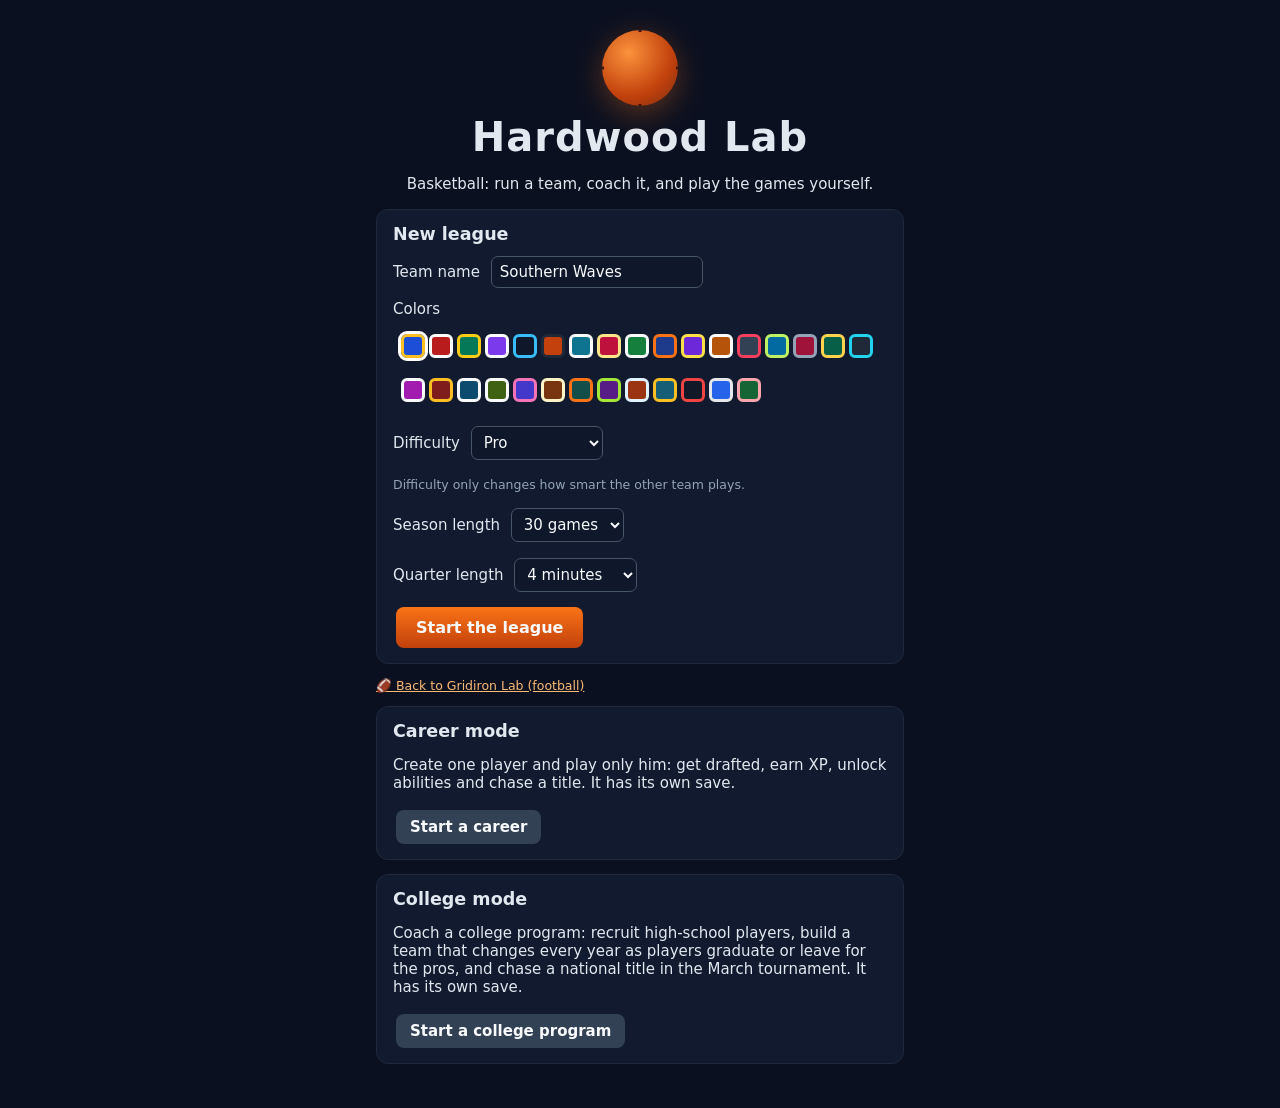
==== hoops/index.html @ a36679b3 "Full game (football, basketball, soccer) with Google Sheets access-code check Co-Authored-By: Claude" ====
<!doctype html>
<html lang="en"><head><meta charset="utf-8">
<meta name="viewport" content="width=device-width,initial-scale=1,viewport-fit=cover">
<title>Hardwood Lab</title><link rel="stylesheet" href="hoops.css">
<meta name="theme-color" content="#0b1020"><link rel="icon" href="../icon-192.png"></head>
<body>
<div id="ui"></div>
<div id="gamewrap" hidden><canvas id="cv"></canvas><div id="gtop"><button onclick="gameMenu()">Menu</button></div></div>
<div id="modal" hidden></div>
<script src="h-core.js"></script><script src="h-sim.js"></script><script src="h-game.js"></script><script src="h-play.js"></script><script src="h-draw.js"></script><script src="h-ui.js"></script><script src="h-court.js"></script><script src="h-fx.js"></script><script src="h-fran.js"></script><script src="h-car.js"></script><script src="h-extra.js"></script><script src="h-more.js"></script><script src="h-gfx.js"></script><script src="h-hl.js"></script><script src="h-view.js"></script><script src="h-real.js"></script><script src="../sheetlock.js"></script><script src="h-lock.js"></script>
<script>if(typeof pdUI!="function"||typeof hInit!="function"||typeof hDraw!="function"||typeof hStep!="function"||typeof simGame!="function"||typeof newLeague!="function"||typeof userControls!="function"||typeof lkGate!="function"||typeof slGate!="function"||typeof coachSug!="function"||typeof faceSVG!="function"||typeof ensureR!="function"||typeof careerHome!="function"||typeof tutStart!="function"||typeof asUI!="function"||typeof camFrame!="function"||typeof collegeGo!="function"||typeof pvProj!="function"){document.body.innerHTML='<div style="font:16px sans-serif;color:#fff;padding:30px">Some game files are missing. Re-download the whole folder and open hoops/index.html again.</div>'}else hInit();
if('serviceWorker'in navigator&&location.protocol.startsWith('http'))navigator.serviceWorker.register('../sw.js').catch(()=>{});</script>
</body></html>
---- hoops/hoops.css ----
*{box-sizing:border-box}
html,body{margin:0;background:#0b1020;color:#e2e8f0;font-family:"Trebuchet MS",system-ui,sans-serif;font-size:15px}
a{color:#fdba74}button{font:inherit;cursor:pointer;border:0;border-radius:8px;padding:8px 14px;background:#334155;color:#f8fafc;font-weight:700;margin:3px}
button:hover{background:#475569}button.big{background:linear-gradient(#f97316,#c2410c);font-size:16px;padding:11px 20px}button.big:hover{filter:brightness(1.1)}
button.xs{padding:3px 8px;font-size:12px;margin:1px}button.off{opacity:.45}button.danger{background:#991b1b}
select,input{font:inherit;padding:6px 8px;border-radius:7px;border:1px solid #475569;background:#0f172a;color:#f8fafc;margin:4px 6px}
label{display:block;margin:8px 0}.small{font-size:12.5px;color:#94a3b8}.row{display:flex;flex-wrap:wrap;align-items:center;gap:4px}
#ui{min-height:100vh}
/* sidebar shell like the football game */
.shell{display:flex;min-height:100vh}.side{width:220px;flex:none;background:#0f172a;border-right:1px solid #1e293b;padding:12px 10px;display:flex;flex-direction:column;gap:3px;position:sticky;top:0;height:100vh;overflow:auto}
.brand{display:flex;gap:10px;align-items:center;margin-bottom:10px}.brand b{display:block;font-size:14px}.brand span{font-size:12px;color:#94a3b8}
.logo{width:42px;height:42px;border-radius:50%;display:flex;align-items:center;justify-content:center;font-weight:900;font-size:13px;flex:none;border:2px solid #ffffff44}
.ni{display:block;text-align:left;background:transparent;border-radius:8px;padding:8px 10px;margin:0;color:#cbd5e1;font-weight:600;text-decoration:none}.ni:hover{background:#1e293b}.ni.on{background:#1e293b;color:#fff;box-shadow:inset 3px 0 #f97316}
.ni.hot{background:#c2410c;color:#fff}.ni.fb{margin-top:auto;color:#86efac}
.main{flex:1;padding:18px 22px;min-width:0}
.head h1{margin:0 0 4px}.head p{margin:4px 0 10px;color:#cbd5e1}
.card{background:#111a2e;border:1px solid #1e293b;border-radius:12px;padding:12px 16px;margin:0 0 14px}.card h3{margin:2px 0 8px}.card.hot{border-color:#f97316;background:linear-gradient(#1c1a2e,#111a2e)}.card.offer{border-color:#38bdf8}
.cols{display:grid;grid-template-columns:repeat(auto-fit,minmax(340px,1fr));gap:14px}.grid3{display:grid;grid-template-columns:repeat(auto-fit,minmax(260px,1fr));gap:14px}
.t{border-collapse:collapse;width:100%;font-size:13.5px}.t th{text-align:left;color:#94a3b8;font-weight:600;border-bottom:1px solid #334155;padding:4px 6px}.t td{padding:4px 6px;border-bottom:1px solid #1e293b;white-space:nowrap}
.t tr.me td{background:#7c2d1233}.t tr.st td{background:#ffffff08}.t tr.cut td{border-bottom:2px dashed #f97316}.t tr.next td{background:#f9731622}.t tr.sel td{background:#0369a155}.click{cursor:pointer}.click:hover td{background:#ffffff10}
.tw{overflow-x:auto}.box td:first-child{white-space:normal;min-width:120px}
.w{color:#4ade80}.l{color:#f87171}.inj{color:#f87171;font-size:11px}.mv{width:64px}
.pill{display:inline-block;min-width:30px;text-align:center;border-radius:6px;color:#0b1020;padding:1px 5px;font-size:13px}
.news{margin:0;padding-left:18px}.news li{margin:3px 0;color:#cbd5e1}.news li.mine{color:#fed7aa}
/* start */
.start{max-width:560px;margin:0 auto;padding:30px 16px}.hero{text-align:center;margin-bottom:16px}.hero h1{font-size:40px;margin:8px 0 4px;letter-spacing:1px}
.ball{width:76px;height:76px;margin:0 auto;border-radius:50%;background:radial-gradient(circle at 35% 30%,#fb923c,#c2410c 60%,#7c2d12);position:relative;box-shadow:0 8px 30px #f9731655}
.ball:before,.ball:after{content:"";position:absolute;inset:0;border-radius:50%;border:2px solid #431407;clip-path:inset(0 48% 0 48%)}.ball:after{clip-path:inset(48% 0 48% 0)}
.sws{display:flex;flex-wrap:wrap;gap:4px;margin:4px 0 4px 8px}.sw input{display:none}.sw i{display:block;width:24px;height:24px;border-radius:6px;border:3px solid;cursor:pointer}.sw input:checked+i{outline:3px solid #fff}
/* modal */
#modal{position:fixed;inset:0;background:#020617cc;z-index:20;display:flex;align-items:flex-start;justify-content:center;overflow:auto;padding:30px 10px}
#modal[hidden]{display:none}.mbox{background:#111a2e;border:1px solid #334155;border-radius:14px;padding:16px 20px;max-width:980px;width:100%}.mclose{text-align:right;margin-top:8px}
.ph{display:flex;justify-content:space-between;gap:10px}.ph h2{margin:0}.ph p{margin:4px 0;color:#cbd5e1}.ov{text-align:center}.ov .pill{font-size:28px;padding:6px 10px}.ov small{display:block;color:#94a3b8}
.aw{color:#fde68a}.grps{display:grid;grid-template-columns:repeat(auto-fit,minmax(270px,1fr));gap:10px}.grp{background:#0f172a;border-radius:10px;padding:8px 10px}.gh{display:flex;justify-content:space-between;align-items:center;margin-bottom:4px}
.rt{display:grid;grid-template-columns:110px 1fr 30px;align-items:center;gap:6px;font-size:12.5px;margin:3px 0}.rt i{height:8px;background:#1e293b;border-radius:4px;position:relative}.rt em{position:absolute;left:0;top:0;bottom:0;background:linear-gradient(90deg,#f97316,#facc15);border-radius:4px}.rt u{position:absolute;top:-3px;bottom:-3px;width:2px;background:#e2e8f0}.rt b{text-align:right}
.ft{display:flex;gap:10px;align-items:flex-start;margin:8px 0}.ft input{margin-top:4px}.ft b{display:block}.ft small{color:#94a3b8}
.bracket{display:grid;grid-template-columns:repeat(auto-fit,minmax(150px,1fr));gap:8px}.ser{background:#0f172a;border-radius:8px;padding:6px 10px;display:flex;flex-direction:column}.ser span{display:flex;justify-content:space-between}.ser.me{outline:2px solid #f97316}.ser.done{opacity:.7}
kbd{background:#334155;border-radius:5px;padding:1px 6px;font-family:inherit;font-size:12px}
.toast{position:fixed;left:50%;bottom:30px;transform:translateX(-50%);background:#f97316;color:#fff;padding:10px 18px;border-radius:10px;font-weight:700;z-index:40;box-shadow:0 6px 20px #0008}
/* the game */
#gamewrap{position:fixed;inset:0}#gamewrap[hidden]{display:none}#cv{width:100%;height:100%;display:block}
#gtop{position:absolute;right:10px;top:10px}#gtop button{background:#0f172acc}
@media (max-width:760px){.shell{flex-direction:column}.side{width:auto;height:auto;position:static;flex-direction:row;flex-wrap:wrap}.ni.fb{margin-top:0}.main{padding:12px}}
.stb{display:inline-block;width:70px;height:7px;background:#1e293b;border-radius:4px;overflow:hidden;vertical-align:middle}.stb em{display:block;height:100%}
#tch[hidden]{display:none}#tstk{position:absolute;left:24px;bottom:24px;width:130px;height:130px;border-radius:50%;background:#ffffff18;border:2px solid #ffffff40;touch-action:none}#tstk i{position:absolute;left:40px;top:40px;width:50px;height:50px;border-radius:50%;background:#ffffff70}
#tbtn{position:absolute;right:16px;bottom:16px;display:grid;grid-template-columns:repeat(3,72px);gap:8px}#tbtn button{height:60px;background:#0f172acc;border:2px solid #f97316;font-size:13px;touch-action:none;line-height:1.1}
.face{vertical-align:middle;border-radius:6px;flex:none}.ph{align-items:flex-start}.ph .face{margin-right:12px}
.cmp{display:flex;height:8px;border-radius:4px;overflow:hidden;background:#1e293b;min-width:120px}.cmp i{display:block;height:100%}.cmpt td{text-align:center}.cmpt td small{color:#94a3b8}
.pbp{max-height:50vh;overflow:auto;font-size:13px}.pbp div{padding:3px 0;border-bottom:1px solid #1e293b}.pbp small{color:#94a3b8;display:inline-block;width:70px}details summary{cursor:pointer;margin:8px 0;color:#fdba74}
.ach{background:#0f172a;border-radius:8px;padding:8px 10px;opacity:.55}.ach.on{opacity:1;outline:1px solid #f59e0b}.ach b{display:block}.ach small{color:#94a3b8}
.ph>div:nth-child(2){flex:1}
.adv>div{background:#0f172a;border-radius:8px;padding:6px 10px}.adv small{display:block;color:#94a3b8}.adv b{font-size:18px}
#hrot{position:fixed;inset:0;z-index:60;background:#0b1020f2;display:flex;align-items:center;justify-content:center;text-align:center;font-size:22px;color:#fde68a}#hrot[hidden]{display:none}#hrot div{font-weight:800;line-height:1.6}
.logo2{vertical-align:middle;flex:none}.c3m{position:relative;height:22px;background:#1e293b;border-radius:11px;margin:14px 0;overflow:hidden}.c3m i{position:absolute;top:0;bottom:0;background:#16a34a}.c3m b{position:absolute;top:-2px;width:4px;height:26px;background:#fff;margin-left:-2px}
.c3r{display:flex;gap:14px;flex-wrap:wrap}.c3r div{display:flex;gap:4px}.c3r span{width:16px;height:16px;border-radius:50%;background:#334155;display:inline-block}.c3r span.mb{outline:2px solid #fbbf24}.c3r span.in{background:#f97316}.c3r span.out{background:#475569;opacity:.5}
@media (max-width:760px){.main table.t{display:block;overflow-x:auto}.head h1{font-size:24px}button{padding:7px 10px}.cols,.grid3{grid-template-columns:1fr}#tbtn{grid-template-columns:repeat(3,58px)}#tbtn button{height:50px;font-size:11px}#tstk{width:110px;height:110px}#tstk i{left:30px;top:30px}}
.ng summary{list-style:none;cursor:pointer;user-select:none}.ng summary::-webkit-details-marker{display:none}.ng summary::after{content:" \25B8";color:#64748b}.ng[open] summary::after{content:" \25BE"}.ng>button.ni{padding-left:24px;font-weight:500}@media (max-width:760px){.ng{display:contents}.ng summary{display:none}}
.trt{display:inline-block;font-size:12px;margin-left:2px;padding:0 3px;border-radius:5px;background:#1e293b;cursor:help}.trts .trt{font-size:13px;padding:2px 7px;margin:2px 4px 2px 0}
.er{display:flex;align-items:center;gap:6px;justify-content:space-between;font-size:13px;margin:3px 0}.er input{width:52px}.str{color:#fbbf24;white-space:nowrap}
.bar{height:8px;background:#1e293b;border-radius:4px;overflow:hidden;margin:4px 0}.bar i{display:block;height:100%}
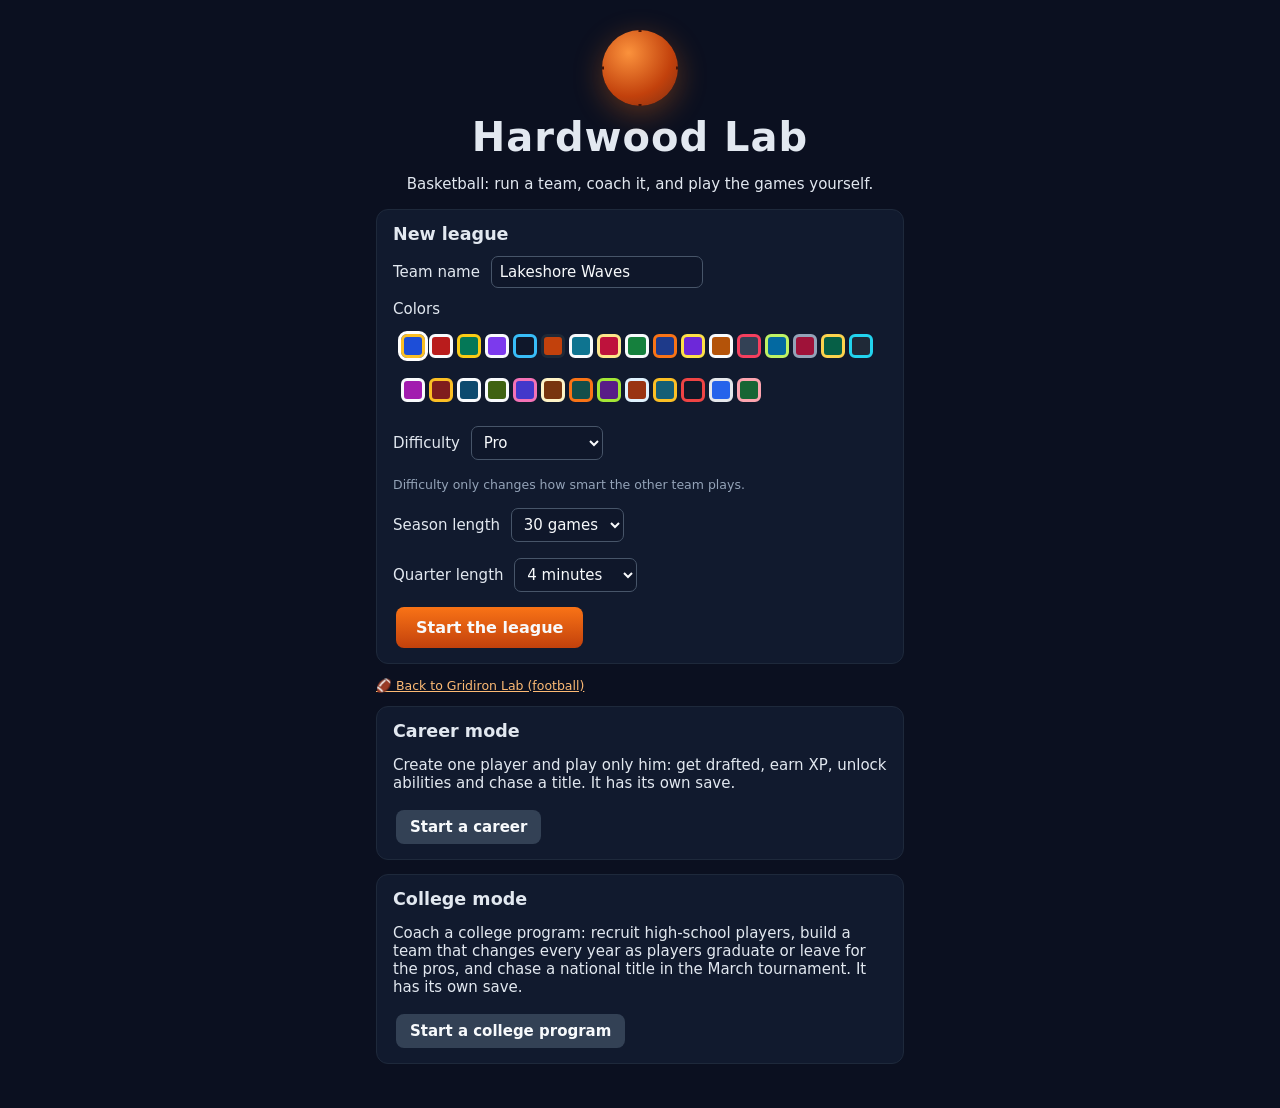
==== commit c9887aea: "Pitch Lab and Hardwood Lab: match feel pack and smarter offense Soccer: long balls and crosses land " ====
--- a/hoops/index.html
+++ b/hoops/index.html
@@ -7,7 +7,7 @@
 <div id="ui"></div>
 <div id="gamewrap" hidden><canvas id="cv"></canvas><div id="gtop"><button onclick="gameMenu()">Menu</button></div></div>
 <div id="modal" hidden></div>
-<script src="h-core.js"></script><script src="h-sim.js"></script><script src="h-game.js"></script><script src="h-play.js"></script><script src="h-draw.js"></script><script src="h-ui.js"></script><script src="h-court.js"></script><script src="h-fx.js"></script><script src="h-fran.js"></script><script src="h-car.js"></script><script src="h-extra.js"></script><script src="h-more.js"></script><script src="h-gfx.js"></script><script src="h-hl.js"></script><script src="h-view.js"></script><script src="h-real.js"></script><script src="../sheetlock.js"></script><script src="h-lock.js"></script>
-<script>if(typeof pdUI!="function"||typeof hInit!="function"||typeof hDraw!="function"||typeof hStep!="function"||typeof simGame!="function"||typeof newLeague!="function"||typeof userControls!="function"||typeof lkGate!="function"||typeof slGate!="function"||typeof coachSug!="function"||typeof faceSVG!="function"||typeof ensureR!="function"||typeof careerHome!="function"||typeof tutStart!="function"||typeof asUI!="function"||typeof camFrame!="function"||typeof collegeGo!="function"||typeof pvProj!="function"){document.body.innerHTML='<div style="font:16px sans-serif;color:#fff;padding:30px">Some game files are missing. Re-download the whole folder and open hoops/index.html again.</div>'}else hInit();
+<script src="h-core.js"></script><script src="h-sim.js"></script><script src="h-game.js"></script><script src="h-play.js"></script><script src="h-draw.js"></script><script src="h-ui.js"></script><script src="h-court.js"></script><script src="h-fx.js"></script><script src="h-fran.js"></script><script src="h-car.js"></script><script src="h-extra.js"></script><script src="h-more.js"></script><script src="h-gfx.js"></script><script src="h-hl.js"></script><script src="h-view.js"></script><script src="h-real.js"></script><script src="h-feel.js"></script><script src="../sheetlock.js"></script><script src="h-lock.js"></script>
+<script>if(typeof pdUI!="function"||typeof hInit!="function"||typeof hDraw!="function"||typeof hStep!="function"||typeof simGame!="function"||typeof newLeague!="function"||typeof userControls!="function"||typeof lkGate!="function"||typeof slGate!="function"||typeof coachSug!="function"||typeof faceSVG!="function"||typeof ensureR!="function"||typeof careerHome!="function"||typeof tutStart!="function"||typeof asUI!="function"||typeof camFrame!="function"||typeof collegeGo!="function"||typeof pvProj!="function"||typeof o3EP!="function"){document.body.innerHTML='<div style="font:16px sans-serif;color:#fff;padding:30px">Some game files are missing. Re-download the whole folder and open hoops/index.html again.</div>'}else hInit();
 if('serviceWorker'in navigator&&location.protocol.startsWith('http'))navigator.serviceWorker.register('../sw.js').catch(()=>{});</script>
 </body></html>
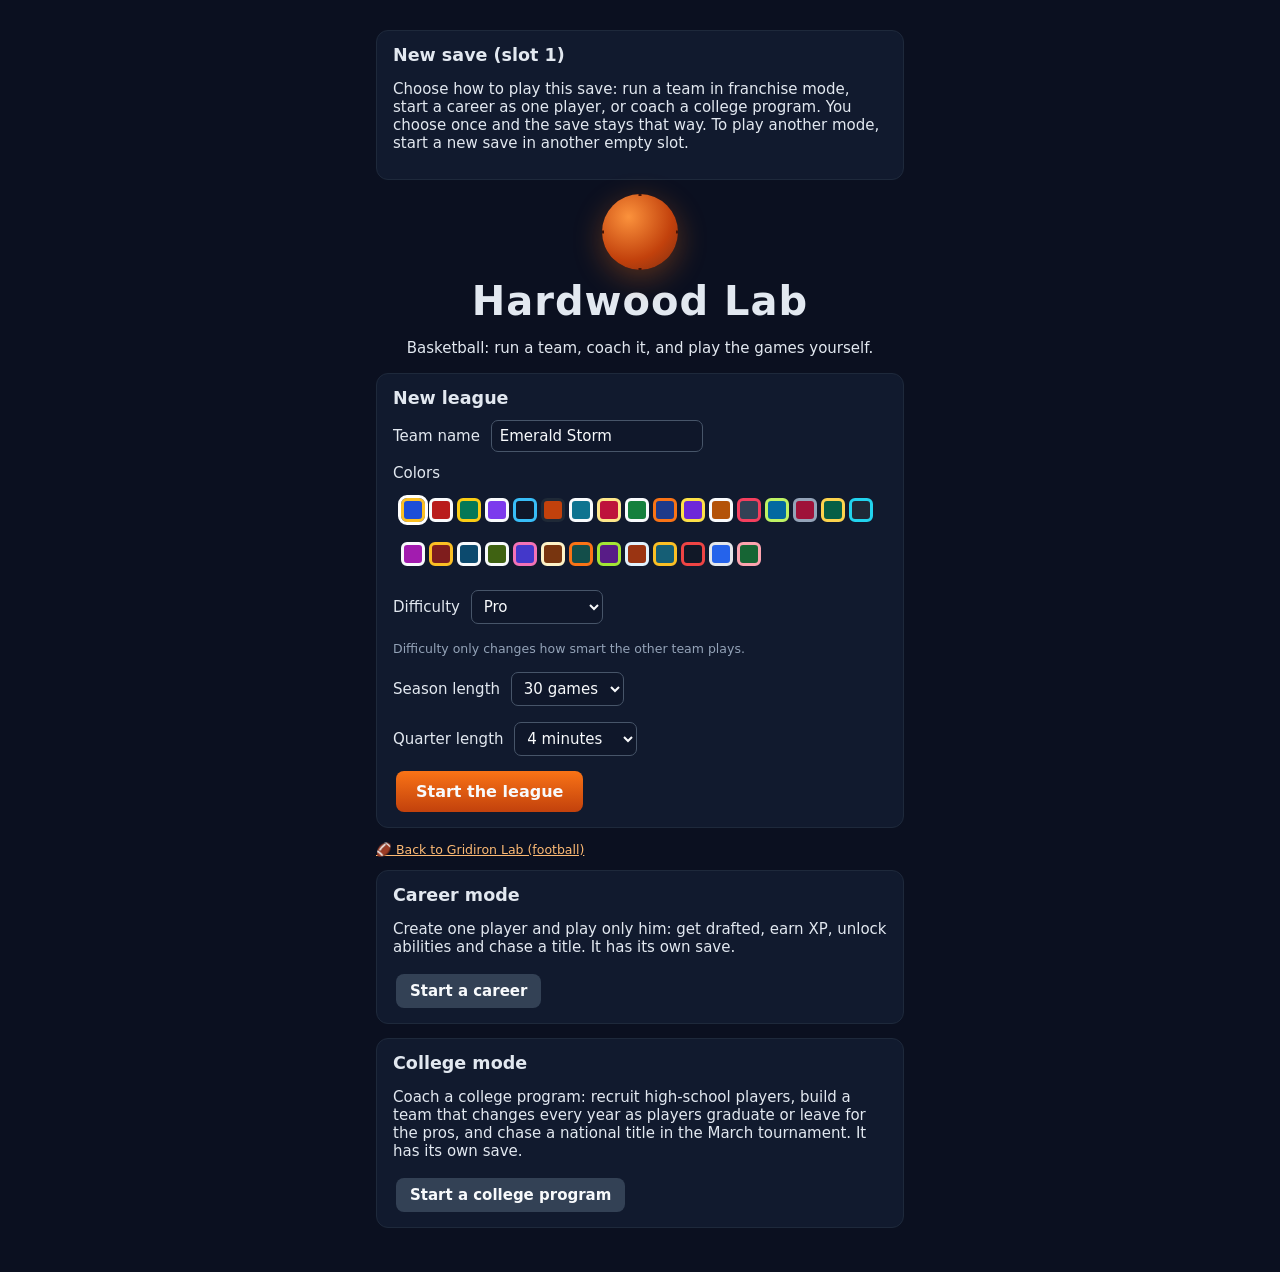
==== commit 213a6045: "Football and basketball: mode (league/career/college) is chosen per save, not a global switch Co-Aut" ====
--- a/hoops/index.html
+++ b/hoops/index.html
@@ -7,7 +7,7 @@
 <div id="ui"></div>
 <div id="gamewrap" hidden><canvas id="cv"></canvas><div id="gtop"><button onclick="gameMenu()">Menu</button></div></div>
 <div id="modal" hidden></div>
-<script src="h-core.js"></script><script src="h-sim.js"></script><script src="h-game.js"></script><script src="h-play.js"></script><script src="h-draw.js"></script><script src="h-ui.js"></script><script src="h-court.js"></script><script src="h-fx.js"></script><script src="h-fran.js"></script><script src="h-car.js"></script><script src="h-extra.js"></script><script src="h-more.js"></script><script src="h-gfx.js"></script><script src="h-hl.js"></script><script src="h-view.js"></script><script src="h-real.js"></script><script src="h-feel.js"></script><script src="../sheetlock.js"></script><script src="h-lock.js"></script>
-<script>if(typeof pdUI!="function"||typeof hInit!="function"||typeof hDraw!="function"||typeof hStep!="function"||typeof simGame!="function"||typeof newLeague!="function"||typeof userControls!="function"||typeof lkGate!="function"||typeof slGate!="function"||typeof coachSug!="function"||typeof faceSVG!="function"||typeof ensureR!="function"||typeof careerHome!="function"||typeof tutStart!="function"||typeof asUI!="function"||typeof camFrame!="function"||typeof collegeGo!="function"||typeof pvProj!="function"||typeof o3EP!="function"){document.body.innerHTML='<div style="font:16px sans-serif;color:#fff;padding:30px">Some game files are missing. Re-download the whole folder and open hoops/index.html again.</div>'}else hInit();
+<script src="h-core.js"></script><script src="h-sim.js"></script><script src="h-game.js"></script><script src="h-play.js"></script><script src="h-draw.js"></script><script src="h-ui.js"></script><script src="h-court.js"></script><script src="h-fx.js"></script><script src="h-fran.js"></script><script src="h-car.js"></script><script src="h-extra.js"></script><script src="h-more.js"></script><script src="h-gfx.js"></script><script src="h-hl.js"></script><script src="h-view.js"></script><script src="h-real.js"></script><script src="h-mode.js"></script><script src="h-feel.js"></script><script src="../sheetlock.js"></script><script src="h-lock.js"></script>
+<script>if(typeof pdUI!="function"||typeof hInit!="function"||typeof hDraw!="function"||typeof hStep!="function"||typeof simGame!="function"||typeof newLeague!="function"||typeof userControls!="function"||typeof lkGate!="function"||typeof slGate!="function"||typeof coachSug!="function"||typeof faceSVG!="function"||typeof ensureR!="function"||typeof careerHome!="function"||typeof tutStart!="function"||typeof asUI!="function"||typeof camFrame!="function"||typeof collegeGo!="function"||typeof pickMode!="function"||typeof pvProj!="function"||typeof o3EP!="function"){document.body.innerHTML='<div style="font:16px sans-serif;color:#fff;padding:30px">Some game files are missing. Re-download the whole folder and open hoops/index.html again.</div>'}else hInit();
 if('serviceWorker'in navigator&&location.protocol.startsWith('http'))navigator.serviceWorker.register('../sw.js').catch(()=>{});</script>
 </body></html>
